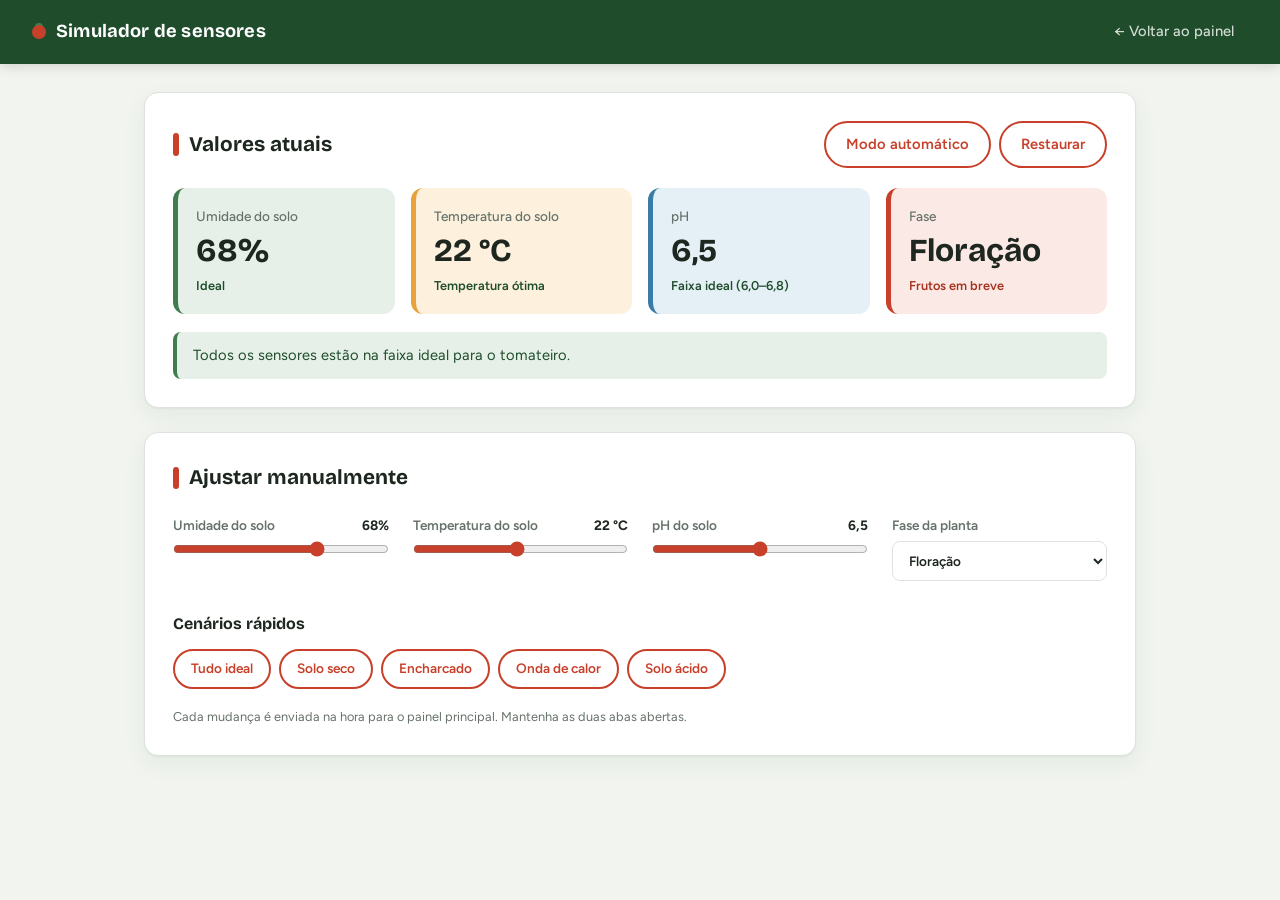
==== Projeto Horta/simulador.html @ 76867f67 "Upt" ====
<!DOCTYPE html>
<html lang="pt-BR">
<head>
    <meta charset="UTF-8">
    <meta name="viewport" content="width=device-width, initial-scale=1.0">
    <title>Simulador de Sensores – Horta Escolar</title>
    <link rel="stylesheet" href="style.css">
</head>
<body>
    <header class="topbar">
        <strong>Simulador de sensores</strong>
        <nav><a href="index.html">← Voltar ao painel</a></nav>
    </header>

    <main>
        <section>
            <div class="row">
                <h2>Valores atuais</h2>
                <div class="sim-actions">
                    <button class="btn btn-outline" id="btn-auto" type="button">Modo automático</button>
                    <button class="btn btn-outline" id="btn-reset" type="button">Restaurar</button>
                </div>
            </div>

            <div class="stats">
                <div class="stat" id="card-umidade"><span>Umidade do solo</span><b id="sensor-umidade">68%</b><small id="status-umidade">Ideal</small></div>
                <div class="stat" id="card-temp"><span>Temperatura do solo</span><b id="sensor-temp">22 °C</b><small id="status-temp">Ótima</small></div>
                <div class="stat" id="card-ph"><span>pH</span><b id="sensor-ph">6,5</b><small id="status-ph">Faixa ideal (6,0–6,8)</small></div>
                <div class="stat" id="card-fase"><span>Fase</span><b id="sensor-fase">Floração</b><small id="status-fase">Frutos em breve</small></div>
            </div>
            <p class="note" id="sensor-advice"></p>
        </section>

        <section>
            <h2>Ajustar manualmente</h2>
            <div class="sliders">
                <label>Umidade do solo <output id="out-umidade">68%</output>
                    <input type="range" id="sim-umidade" min="0" max="100" step="1" value="68">
                </label>
                <label>Temperatura do solo <output id="out-temp">22 °C</output>
                    <input type="range" id="sim-temp" min="5" max="40" step="1" value="22">
                </label>
                <label>pH do solo <output id="out-ph">6,5</output>
                    <input type="range" id="sim-ph" min="4" max="9" step="0.1" value="6.5">
                </label>
                <label>Fase da planta
                    <select id="sim-fase">
                        <option>Muda</option>
                        <option>Crescimento</option>
                        <option selected>Floração</option>
                        <option>Frutificação</option>
                        <option>Colheita</option>
                    </select>
                </label>
            </div>

            <h3 class="sub">Cenários rápidos</h3>
            <div class="cenarios">
                <button class="btn btn-outline" type="button" data-cenario="ideal">Tudo ideal</button>
                <button class="btn btn-outline" type="button" data-cenario="seca">Solo seco</button>
                <button class="btn btn-outline" type="button" data-cenario="encharcado">Encharcado</button>
                <button class="btn btn-outline" type="button" data-cenario="calor">Onda de calor</button>
                <button class="btn btn-outline" type="button" data-cenario="acido">Solo ácido</button>
            </div>
            <p class="muted sync-info">Cada mudança é enviada na hora para o painel principal. Mantenha as duas abas abertas.</p>
        </section>
    </main>

    <script src="sensores.js"></script>
    <script src="simulador.js"></script>
</body>
</html>
---- Projeto Horta/style.css ----
@import url('https://fonts.googleapis.com/css2?family=Bricolage+Grotesque:wght@500;700&family=Figtree:wght@400;500;600&display=swap');

/* --- TOKENS --- */
:root {
    --tomato: #c8402a;
    --tomato-dark: #a8321f;
    --tomato-soft: #fbe9e5;
    --leaf: #1f4d2b;
    --leaf-mid: #3f7d4e;
    --leaf-soft: #e6f0e8;
    --sun: #e9a23b;
    --sky: #3a7ca5;
    --bg: #f1f4ef;
    --card: #ffffff;
    --text: #1d261f;
    --muted: #66726a;
    --line: #dde4dc;
    --radius: 14px;
    --shadow: 0 1px 2px rgba(31, 77, 43, .06), 0 8px 24px rgba(31, 77, 43, .06);
    --font-head: 'Bricolage Grotesque', 'Segoe UI', system-ui, sans-serif;
    --font-body: 'Figtree', 'Segoe UI', system-ui, sans-serif;
}

* { margin: 0; padding: 0; box-sizing: border-box; }
html { scroll-behavior: smooth; scroll-padding-top: 80px; }
body {
    font-family: var(--font-body);
    color: var(--text);
    background: var(--bg);
    line-height: 1.6;
}

/* --- TOPO --- */
.topbar {
    position: sticky; top: 0; z-index: 10;
    display: flex; justify-content: space-between; align-items: center;
    padding: 14px 32px;
    background: var(--leaf);
    color: #fff;
    box-shadow: 0 2px 12px rgba(0, 0, 0, .15);
}
.topbar strong {
    font-family: var(--font-head);
    font-size: 1.15rem;
    letter-spacing: .01em;
    display: flex; align-items: center; gap: 10px;
}
.topbar strong::before {
    content: '';
    width: 14px; height: 14px; border-radius: 50%;
    background: var(--tomato);
    box-shadow: 0 -5px 0 -3px var(--leaf-mid);
}
.topbar nav { display: flex; gap: 6px; }
.topbar a {
    color: rgba(255, 255, 255, .8);
    text-decoration: none; font-size: .92rem; font-weight: 500;
    padding: 6px 14px; border-radius: 999px;
    transition: background .2s, color .2s;
}
.topbar a:hover { background: rgba(255, 255, 255, .14); color: #fff; }

/* --- LAYOUT --- */
main { max-width: 1040px; margin: 0 auto; padding: 28px 24px 72px; display: grid; gap: 24px; }
section {
    background: var(--card);
    border: 1px solid var(--line);
    border-radius: var(--radius);
    box-shadow: var(--shadow);
    padding: 28px;
}
h2 {
    font-family: var(--font-head);
    font-size: 1.3rem; font-weight: 700;
    margin-bottom: 20px;
    display: flex; align-items: center; gap: 10px;
}
h2::before {
    content: '';
    width: 6px; height: 1.1em; border-radius: 3px;
    background: var(--tomato);
}
#tempo h2::before { background: var(--sun); }
#dashboard h2::before { background: var(--leaf-mid); }
#manejo h2::before { background: var(--sky); }
h3 { font-family: var(--font-head); font-size: 1.15rem; margin-bottom: 18px; }

.row { display: flex; justify-content: space-between; align-items: center; gap: 12px; margin-bottom: 20px; flex-wrap: wrap; }
.row h2 { margin: 0; }
.grid { display: grid; grid-template-columns: 1fr 1fr; gap: 32px; align-items: start; }
#manejo.grid { gap: 40px; }

/* --- SENSORES --- */
.stats { display: grid; grid-template-columns: repeat(auto-fit, minmax(190px, 1fr)); gap: 16px; }
.stat {
    padding: 18px 18px 16px;
    border-radius: 12px;
    background: var(--leaf-soft);
    border-left: 5px solid var(--leaf-mid);
}
.stat:nth-child(2) { background: #fdf1de; border-color: var(--sun); }
.stat:nth-child(3) { background: #e4eff6; border-color: var(--sky); }
.stat:nth-child(4) { background: var(--tomato-soft); border-color: var(--tomato); }
.stat span { display: block; color: var(--muted); font-size: .85rem; font-weight: 500; }
.stat b { display: block; font-family: var(--font-head); font-size: 2rem; line-height: 1.2; margin: 4px 0 2px; }
.stat small { color: var(--leaf); font-size: .8rem; font-weight: 600; }
.stat:nth-child(4) small { color: var(--tomato-dark); }

/* --- PREVISÃO --- */
.muted { color: var(--muted); font-size: .8rem; }
.now { display: flex; align-items: baseline; gap: 10px; margin-bottom: 18px; }
.now b { font-family: var(--font-head); font-size: 2.6rem; font-weight: 700; line-height: 1; }
.now span { color: var(--muted); font-size: 1.05rem; }
.days { display: grid; grid-template-columns: repeat(auto-fit, minmax(104px, 1fr)); gap: 10px; }
.day {
    padding: 12px; border-radius: 12px;
    background: #fdf6e8;
    border: 1px solid #f3e2bd;
    font-size: .85rem;
    transition: transform .2s, box-shadow .2s;
}
.day:hover { transform: translateY(-3px); box-shadow: 0 6px 14px rgba(0, 0, 0, .08); }
.day b { display: block; font-family: var(--font-head); font-weight: 700; margin-bottom: 2px; }
.day span { display: block; color: var(--muted); }
.day .rain { margin-top: 6px; color: var(--text); font-weight: 500; }
.day.wet { background: #e4eff6; border-color: #bcd6e6; }
.day.wet .rain { color: var(--sky); font-weight: 700; }
.note {
    margin-top: 18px; padding: 12px 16px;
    background: var(--leaf-soft);
    border-left: 4px solid var(--leaf-mid);
    border-radius: 8px;
    font-size: .92rem; color: var(--leaf);
}

/* --- TABELA E GRÁFICO --- */
table { width: 100%; border-collapse: collapse; font-size: .9rem; }
th {
    text-align: left; padding: 10px 12px;
    background: var(--leaf-soft); color: var(--leaf);
    font-weight: 600; font-size: .82rem;
}
th:first-child { border-radius: 8px 0 0 8px; }
th:last-child { border-radius: 0 8px 8px 0; }
td { padding: 11px 12px; border-bottom: 1px solid var(--line); }
tbody tr { transition: background .15s; }
tbody tr:hover { background: #f7faf6; }
.chart-box { position: relative; height: 270px; }

/* --- MANEJO --- */
.tips { list-style: none; display: grid; gap: 12px; }
.tips li {
    padding: 14px 16px 14px 48px; position: relative;
    background: var(--bg); border-radius: 10px; font-size: .94rem;
}
.tips li::before {
    content: '✓';
    position: absolute; left: 14px; top: 14px;
    width: 22px; height: 22px; border-radius: 50%;
    background: var(--leaf-mid); color: #fff;
    font-size: .75rem; font-weight: 700;
    display: grid; place-items: center;
}
.tips b { color: var(--leaf); }

/* --- FORMULÁRIOS --- */
label { display: block; font-size: .85rem; font-weight: 600; color: var(--muted); margin-bottom: 14px; }
input, select {
    display: block; width: 100%; margin-top: 5px; padding: 10px 12px;
    border: 1.5px solid var(--line); border-radius: 8px;
    background: #fff; font: inherit; color: var(--text);
    transition: border-color .2s, box-shadow .2s;
}
input:focus, select:focus {
    outline: none; border-color: var(--leaf-mid);
    box-shadow: 0 0 0 3px rgba(63, 125, 78, .2);
}
.inline-form { display: flex; gap: 10px; align-items: flex-end; flex-wrap: wrap; }
.inline-form label { flex: 1; margin: 0; min-width: 140px; }
.result {
    margin-top: 18px; padding: 16px 18px;
    background: var(--tomato-soft);
    border-left: 4px solid var(--tomato);
    border-radius: 8px;
    font-size: 1.02rem;
}
.result[hidden] { display: none; }

/* --- BOTÕES --- */
.btn {
    padding: 10px 20px; border: 2px solid var(--tomato); border-radius: 999px;
    background: var(--tomato); color: #fff;
    font: inherit; font-size: .92rem; font-weight: 600; cursor: pointer;
    transition: background .2s, border-color .2s, transform .15s, box-shadow .2s;
}
.btn:hover { background: var(--tomato-dark); border-color: var(--tomato-dark); box-shadow: 0 4px 12px rgba(200, 64, 42, .3); }
.btn:active { transform: scale(.97); }
.btn:focus-visible { outline: 3px solid rgba(200, 64, 42, .35); outline-offset: 2px; }
.btn-outline { background: transparent; color: var(--tomato); }
.btn-outline:hover { background: var(--tomato-soft); border-color: var(--tomato); box-shadow: none; }

/* --- MODAL --- */
.overlay {
    position: fixed; inset: 0; z-index: 100;
    display: flex; align-items: center; justify-content: center; padding: 16px;
    background: rgba(20, 38, 25, .55);
    backdrop-filter: blur(3px);
}
.overlay[hidden] { display: none; }
.modal {
    width: 100%; max-width: 420px; padding: 28px;
    background: #fff; border-radius: 18px;
    border-top: 6px solid var(--tomato);
    box-shadow: 0 24px 60px rgba(0, 0, 0, .3);
    animation: pop .22s ease-out;
}
.actions { display: flex; justify-content: flex-end; gap: 10px; margin-top: 10px; }
@keyframes pop {
    from { opacity: 0; transform: translateY(12px) scale(.97); }
    to   { opacity: 1; transform: none; }
}

/* --- RESPONSIVO E ACESSIBILIDADE --- */
@media (max-width: 720px) {
    .grid { grid-template-columns: 1fr; gap: 28px; }
    .topbar { flex-direction: column; align-items: flex-start; gap: 10px; padding: 14px 18px; }
    .topbar nav { flex-wrap: wrap; }
    main { padding: 18px 14px 56px; }
    section { padding: 20px; }
}
@media (prefers-reduced-motion: reduce) {
    * { animation: none !important; transition: none !important; scroll-behavior: auto !important; }
}

/* --- SIMULADOR DE SENSORES --- */
.stat { transition: box-shadow .2s, background .2s; }
.stat.alerta { box-shadow: 0 0 0 2px rgba(200, 64, 42, .45); }
.stat.alerta small { color: var(--tomato-dark); }
.sim {
    margin-top: 24px; padding: 20px;
    border: 1.5px dashed var(--leaf-mid);
    border-radius: 12px;
    background: #fafcf9;
}
.sim h3 { margin: 0; }
.sim-actions { display: flex; gap: 8px; flex-wrap: wrap; }
.sim .btn { padding: 7px 16px; font-size: .85rem; }
.sliders { display: grid; grid-template-columns: repeat(auto-fit, minmax(210px, 1fr)); gap: 8px 24px; }
.sliders label { margin-bottom: 8px; }
.sliders output { float: right; color: var(--text); font-weight: 700; }
input[type="range"] { padding: 0; border: 0; box-shadow: none; accent-color: var(--tomato); cursor: pointer; }
.sim .note { margin-top: 8px; }

/* --- PÁGINA DO SIMULADOR --- */
a.btn { display: inline-block; text-decoration: none; }
.sub { margin: 22px 0 12px; font-size: 1rem; }
.cenarios { display: flex; gap: 8px; flex-wrap: wrap; }
.cenarios .btn { padding: 7px 16px; font-size: .85rem; }
.sync-info { margin-top: 18px; }
#sensor-fonte { margin-top: 14px; }
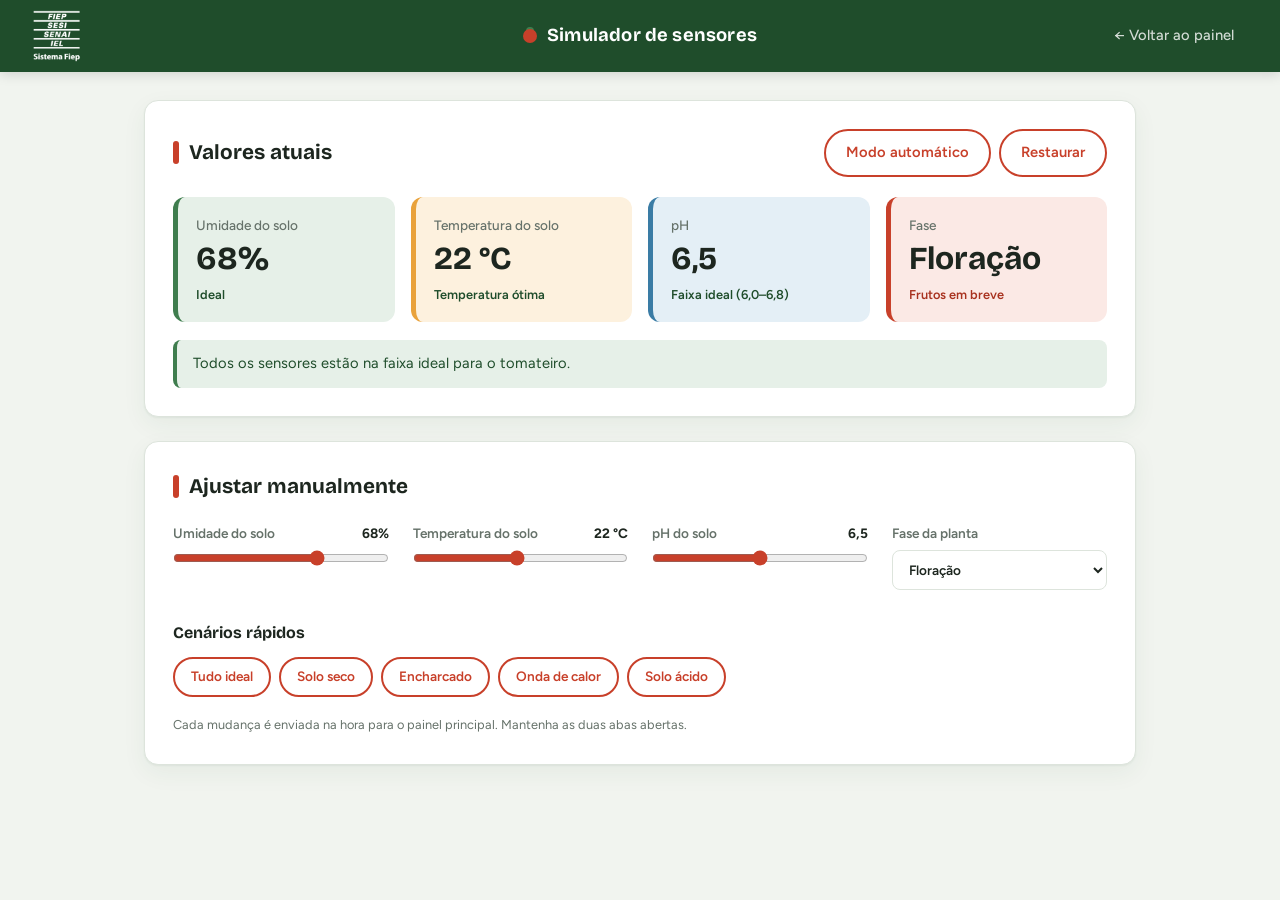
==== commit 19de65bc: "Updt" ====
--- a/Projeto Horta/simulador.html
+++ b/Projeto Horta/simulador.html
@@ -8,6 +8,7 @@
 </head>
 <body>
     <header class="topbar">
+        <img class="logo-sesi" src="logo-sesi-branca.png" alt="Sistema Fiep: FIEP, SESI, SENAI e IEL">
         <strong>Simulador de sensores</strong>
         <nav><a href="index.html">← Voltar ao painel</a></nav>
     </header>
--- a/Projeto Horta/style.css
+++ b/Projeto Horta/style.css
@@ -258,3 +258,51 @@
 .cenarios .btn { padding: 7px 16px; font-size: .85rem; }
 .sync-info { margin-top: 18px; }
 #sensor-fonte { margin-top: 14px; }
+
+/* --- EXCLUIR REGISTRO --- */
+.btn-del {
+    padding: 4px 12px; border: 1.5px solid var(--line); border-radius: 999px;
+    background: transparent; color: var(--tomato-dark);
+    font: inherit; font-size: .8rem; font-weight: 600; cursor: pointer;
+    transition: background .15s, border-color .15s;
+}
+.btn-del:hover { background: var(--tomato-soft); border-color: var(--tomato); }
+.btn-del:focus-visible { outline: 3px solid rgba(200, 64, 42, .35); outline-offset: 2px; }
+#armazenamento-status { margin-top: 12px; }
+
+/* --- TOPO: logo à esquerda, título ao centro, menu à direita --- */
+.topbar {
+    display: grid;
+    grid-template-columns: 1fr auto 1fr;
+    align-items: center;
+    gap: 16px;
+    padding: 10px 32px;
+}
+.logo-sesi { height: 52px; width: auto; justify-self: start; display: block; }
+.topbar strong { justify-self: center; text-align: center; }
+.topbar nav { justify-self: end; }
+
+@media (max-width: 720px) {
+    .topbar {
+        grid-template-columns: auto 1fr;
+        grid-template-areas: "logo titulo" "menu menu";
+        padding: 10px 16px;
+        gap: 8px 12px;
+    }
+    .logo-sesi { grid-area: logo; height: 44px; }
+    .topbar strong { grid-area: titulo; font-size: 1rem; }
+    .topbar nav { grid-area: menu; justify-self: center; }
+}
+@media (max-width: 720px) {
+    .topbar nav { gap: 0; flex-wrap: nowrap; }
+    .topbar nav a { padding: 6px 9px; font-size: .85rem; }
+}
+
+/* evita rolagem lateral no celular */
+main { grid-template-columns: minmax(0, 1fr); }
+section { min-width: 0; }
+.grid > * { min-width: 0; }
+#irrigacao .grid > div:first-child { overflow-x: auto; }
+@media (max-width: 720px) {
+    th, td { padding-left: 6px; padding-right: 6px; }
+}
